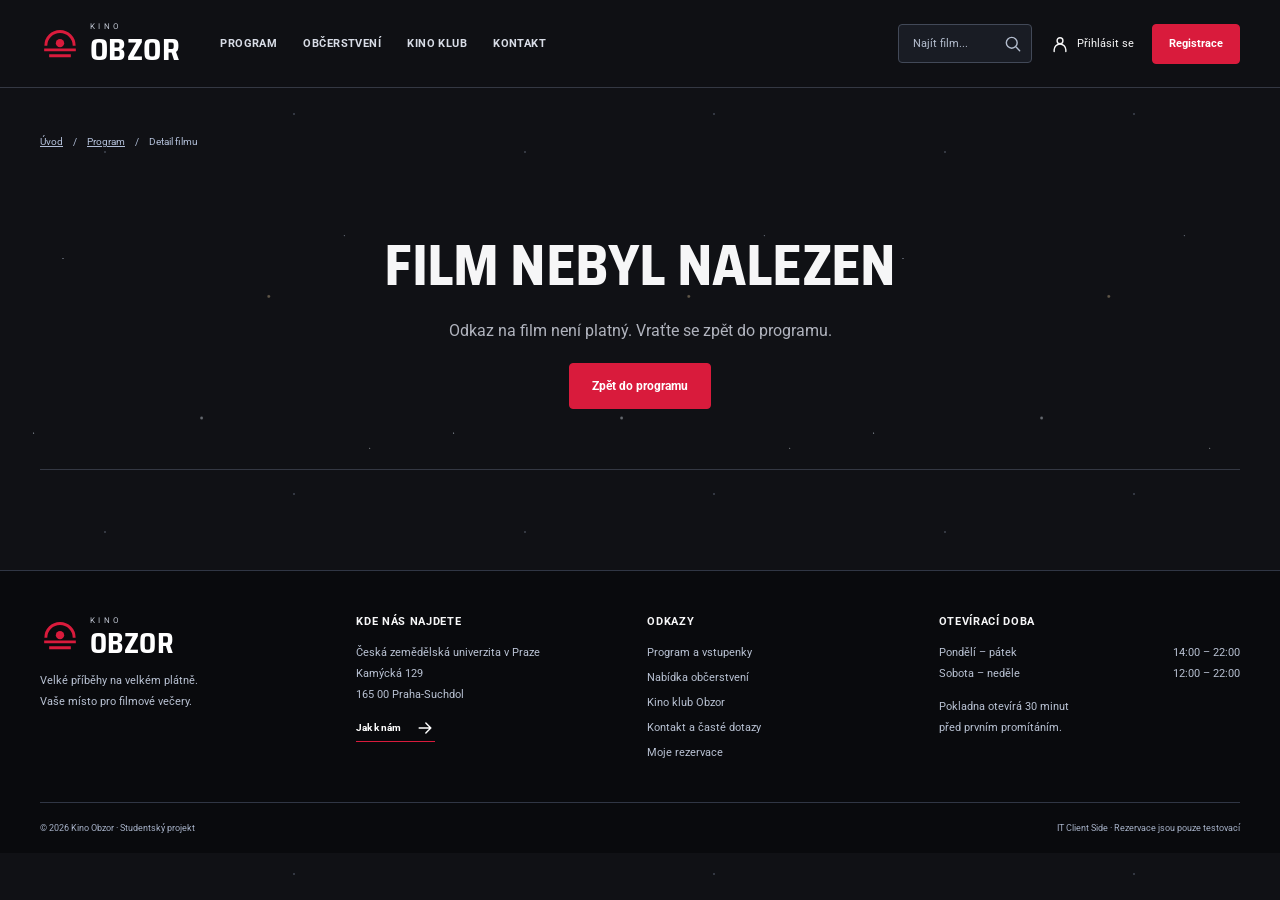
==== film.html @ 0cbb76f2 "Add files via upload" ====
<!DOCTYPE html>
<html lang="cs">
  <head>
    <meta charset="UTF-8">
    <meta name="viewport" content="width=device-width, initial-scale=1.0">
    <meta name="description" content="Detail filmu, obsazení, popis děje a přehled nejbližších promítání v Kinu Obzor.">
    <title>Detail filmu | Kino Obzor</title>
    <link rel="icon" href="assets/favicon.svg" type="image/svg+xml">
    <link rel="stylesheet" href="css/style.css">
    <script src="js/kino.js" defer></script>
  </head>
  <body class="page-film">
    <header class="site-header">
      <div class="container header-inner">
        <a class="brand" href="index.html">
          <svg viewBox="0 0 48 48">
            <path d="M7 26a17 17 0 0 1 34 0" fill="none" stroke="#d91b3c" stroke-width="3.5"></path>
            <path d="M5 31h38M11 38h26" stroke="#d91b3c" stroke-width="3.5"></path>
            <circle cx="24" cy="23" r="5" fill="#d91b3c"></circle>
          </svg>
          <span class="brand-name">
            <small>KINO</small>
            <b>OBZOR</b>
          </span>
        </a>
        <nav class="desktop-nav">
          <a href="program.html">Program</a>
          <a href="obcerstveni.html">Občerstvení</a>
          <a href="kino-klub.html">Kino klub</a>
          <a href="kontakt.html">Kontakt</a>
        </nav>
        <div class="header-actions">
          <form class="header-search" action="program.html">
            <input id="header-query" name="q" placeholder="Najít film..." maxlength="80">
            <button type="submit" aria-label="Hledat">
              <svg class="icon" viewBox="0 0 24 24">
                <circle cx="10.5" cy="10.5" r="6.5"></circle>
                <path d="m16 16 4 4"></path>
              </svg>
            </button>
          </form>
          <button type="button" class="login-link" data-auth="login">
            <svg class="icon" viewBox="0 0 24 24">
              <circle cx="12" cy="8" r="3.5"></circle>
              <path d="M5 21v-2a7 7 0 0 1 14 0v2"></path>
            </svg>
            <span>Přihlásit se</span>
          </button>
          <button type="button" class="btn" data-auth="register">Registrace</button>
          <button type="button" class="menu-button" aria-expanded="false">
            <svg class="icon" viewBox="0 0 24 24">
              <path d="M4 6h16M4 12h16M4 18h16"></path>
            </svg>
            Menu
          </button>
        </div>
      </div>
      <nav id="mobile-nav" class="mobile-nav">
        <a href="program.html">Program</a>
        <a href="obcerstveni.html">Občerstvení</a>
        <a href="kino-klub.html">Kino klub</a>
        <a href="kontakt.html">Kontakt</a>
        <button type="button" data-auth="register">Vytvořit účet</button>
        <a href="ucet.html">Moje rezervace</a>
      </nav>
    </header>
    <main id="main-content">
      <div class="container page-heading">
        <div class="breadcrumb">
          <a href="index.html">Úvod</a>
          <span>/</span>
          <a href="program.html">Program</a>
          <span>/</span>
          <span id="film-breadcrumb">Detail filmu</span>
        </div>
        <div id="film-root"></div>
      </div>
    </main>
    <footer class="site-footer">
      <div class="container">
        <div class="footer-grid">
          <div>
            <a class="brand" href="index.html">
              <svg viewBox="0 0 48 48">
                <path d="M7 26a17 17 0 0 1 34 0" fill="none" stroke="#d91b3c" stroke-width="3.5"></path>
                <path d="M5 31h38M11 38h26" stroke="#d91b3c" stroke-width="3.5"></path>
                <circle cx="24" cy="23" r="5" fill="#d91b3c"></circle>
              </svg>
              <span class="brand-name">
                <small>KINO</small>
                <b>OBZOR</b>
              </span>
            </a>
            <p>
              Velké příběhy na velkém plátně.<br>
              Vaše místo pro filmové večery.
            </p>
          </div>
          <div>
            <h3>Kde nás najdete</h3>
            <p>
              Česká zemědělská univerzita v Praze<br>
              Kamýcká 129<br>
              165 00 Praha-Suchdol
            </p>
            <a href="kontakt.html" class="text-link">
              Jak k nám
              <svg class="icon" viewBox="0 0 24 24">
                <path d="M5 12h14m-6-6 6 6-6 6"></path>
              </svg>
            </a>
          </div>
          <div>
            <h3>Odkazy</h3>
            <div class="footer-links">
              <a href="program.html">Program a vstupenky</a>
              <a href="obcerstveni.html">Nabídka občerstvení</a>
              <a href="kino-klub.html">Kino klub Obzor</a>
              <a href="kontakt.html">Kontakt a časté dotazy</a>
              <a href="ucet.html">Moje rezervace</a>
            </div>
          </div>
          <div>
            <h3>Otevírací doba</h3>
            <p class="footer-hours">
              <span>Pondělí – pátek</span>
              <span>14:00 – 22:00</span>
            </p>
            <p class="footer-hours">
              <span>Sobota – neděle</span>
              <span>12:00 – 22:00</span>
            </p>
            <p class="opening-note">
              Pokladna otevírá 30 minut<br>
              před prvním promítáním.
            </p>
          </div>
        </div>
        <div class="footer-bottom">
          <span>© 2026 Kino Obzor · Studentský projekt</span>
          <span>IT Client Side · Rezervace jsou pouze testovací</span>
        </div>
      </div>
    </footer>
    <dialog id="auth-dialog" class="dialog">
      <button type="button" class="dialog-close" data-close-dialog aria-label="Zavřít">
        <svg class="icon" viewBox="0 0 24 24">
          <path d="m6 6 12 12M6 18 18 6"></path>
        </svg>
      </button>
      <span class="section-label">Kino klub Obzor</span>
      <h2 id="auth-title">Přihlášení</h2>
      <p id="auth-description">Přihlaste se ke svému účtu a spravujte své rezervace.</p>
      <form id="auth-form" novalidate>
        <div class="form-field" id="auth-name-field" hidden>
          <label for="auth-name">Jméno</label>
          <input id="auth-name" name="name" maxlength="60">
          <span class="form-error" id="auth-name-error"></span>
        </div>
        <div class="form-field">
          <label for="auth-email">E-mail</label>
          <input id="auth-email" name="email" type="email" required placeholder="vas@email.cz">
          <span class="form-error" id="auth-email-error"></span>
        </div>
        <div class="form-field" id="auth-password-field">
          <label for="auth-password">Heslo</label>
          <input id="auth-password" name="password" type="password" required minlength="6" placeholder="Alespoň 6 znaků">
          <span class="form-error" id="auth-password-error"></span>
        </div>
        <div class="form-field" id="auth-confirm-field" hidden>
          <label for="auth-confirm">Heslo znovu</label>
          <input id="auth-confirm" name="confirm" type="password">
          <span class="form-error" id="auth-confirm-error"></span>
        </div>
        <button class="forgot-button" type="button" data-auth="reset">Zapomenuté heslo?</button>
        <div id="auth-error" class="form-error"></div>
        <button id="auth-submit" type="submit" class="btn full-width">Přihlásit se</button>
      </form>
      <div id="auth-switch" class="dialog-switch"></div>
      <p class="demo-note">
        Účet se ukládá pouze lokálně v prohlížeči (localStorage).
      </p>
    </dialog>
    <dialog id="trailer-dialog" class="dialog trailer-dialog">
      <button type="button" class="dialog-close" data-close-dialog aria-label="Zavřít">
        <svg class="icon" viewBox="0 0 24 24">
          <path d="m6 6 12 12M6 18 18 6"></path>
        </svg>
      </button>
      <span class="section-label">Ukázka filmu</span>
      <h2 id="trailer-title">Filmová ukázka</h2>
      <div id="trailer-content"></div>
      <p class="trailer-note">Textová upoutávka k filmu.</p>
    </dialog>
    <div id="toast" class="toast" hidden></div>
  </body>
</html>
---- css/style.css ----
/* Fonty */
@font-face {
  font-family: "Roboto";
  src: url("../assets/roboto.woff2") format("woff2");
  font-weight: 400 700;
  font-display: swap;
}

@font-face {
  font-family: "Saira Semi Condensed";
  src: url("../assets/saira.ttf") format("truetype");
  font-weight: 700;
  font-display: swap;
}

:root {
  --bg: #101115;
  --text: #f6f6f7;
  --muted: #b0b3bd;
  --border: #343843;
  --card-bg: #191c24;
  --card-bg-alt: #262a35;
  --accent: #d91b3c;
  --accent-hover: #e42340;
  --font-body: "Roboto", "Helvetica Neue", Helvetica, Arial, sans-serif;
  --font-display: "Saira Semi Condensed", "Arial Narrow", Arial, sans-serif;
  --shadow: 0 24px 80px rgba(0, 0, 0, 0.55);
}

* {
  box-sizing: border-box;
}

html {
  background: var(--bg);
  scroll-behavior: smooth;
  scroll-padding-top: 105px;
}

body {
  margin: 0;
  background: transparent;
  color: var(--text);
  font-family: var(--font-body);
  font-size: 15px;
  line-height: 1.6;
  position: relative;
  z-index: 0;
}

body.modal-open {
  overflow: hidden;
}

/* Jemne hvezdne pozadi */
body::before {
  content: "";
  position: fixed;
  top: 0;
  right: 0;
  bottom: 0;
  left: 0;
  pointer-events: none;
  background-repeat: repeat;
  z-index: -1;
  opacity: 0.55;
  background-size: 420px 380px;
  background-image:
    radial-gradient(1px 1px at 8% 14%, rgba(230, 240, 255, 0.75) 50%, transparent 100%),
    radial-gradient(1px 1px at 25% 40%, rgba(210, 225, 255, 0.6) 50%, transparent 100%),
    radial-gradient(2px 2px at 48% 10%, rgba(235, 245, 255, 0.7) 40%, transparent 100%),
    radial-gradient(1px 1px at 70% 30%, rgba(200, 220, 255, 0.6) 50%, transparent 100%),
    radial-gradient(1px 1px at 88% 18%, rgba(240, 248, 255, 0.7) 50%, transparent 100%),
    radial-gradient(1px 1px at 15% 68%, rgba(225, 235, 255, 0.6) 50%, transparent 100%),
    radial-gradient(2px 2px at 64% 78%, rgba(255, 225, 175, 0.6) 40%, transparent 100%),
    radial-gradient(1px 1px at 82% 62%, rgba(220, 235, 255, 0.65) 50%, transparent 100%);
  animation: stars 8s ease-in-out infinite alternate;
}

@keyframes stars {
  from { opacity: 0.35; }
  to { opacity: 0.65; }
}

::selection {
  background: var(--accent);
  color: #fff;
}

button,
input,
select,
textarea {
  font: inherit;
  border-radius: 4px;
}

a {
  color: inherit;
  text-decoration: none;
}

button {
  cursor: pointer;
  color: inherit;
}

button:disabled {
  cursor: not-allowed;
  opacity: 0.5;
}

img {
  max-width: 100%;
  display: block;
}

a:focus-visible,
button:focus-visible,
input:focus-visible,
select:focus-visible,
textarea:focus-visible,
summary:focus-visible {
  outline: 3px solid #ffc665;
  outline-offset: 3px;
}

h1, h2, h3, p {
  margin: 0;
}

h1, h2 {
  font-family: var(--font-display);
  font-weight: 700;
  line-height: 1.1;
  text-transform: uppercase;
  letter-spacing: -0.01em;
}

h1 {
  font-size: clamp(38px, 5.5vw, 68px);
}

h2 {
  font-size: clamp(28px, 3.5vw, 40px);
}

h3 {
  font-size: 24px;
  line-height: 1.15;
  letter-spacing: -0.025em;
}

ul {
  padding-left: 20px;
}

.container {
  width: min(1200px, calc(100% - 80px));
  margin-left: auto;
  margin-right: auto;
}

.section {
  padding-top: 60px;
  padding-bottom: 60px;
}

.section-top {
  display: flex;
  justify-content: space-between;
  gap: 24px;
  align-items: end;
  margin-bottom: 28px;
}

.section-label {
  display: block;
  text-transform: uppercase;
  font-weight: 700;
  font-size: 10px;
  letter-spacing: 0.16em;
  margin-bottom: 12px;
}

.muted {
  color: var(--muted);
}

.lead {
  max-width: 630px;
  margin-top: 20px;
  font-size: 16px;
  line-height: 1.8;
}

.hidden,
[hidden] {
  display: none !important;
}

/* Tlacitka a odkazy */
.btn {
  display: inline-flex;
  align-items: center;
  justify-content: center;
  gap: 12px;
  min-height: 46px;
  padding: 12px 22px;
  border: 1px solid var(--accent);
  border-radius: 4px;
  background: var(--accent);
  color: #fff;
  font-size: 12px;
  font-weight: 700;
  line-height: 1.4;
  transition: background 0.2s, border-color 0.2s, transform 0.2s;
}

.btn:hover {
  background: var(--accent-hover);
  border-color: var(--accent-hover);
  transform: translateY(-1px);
}

.btn-light {
  background: var(--card-bg-alt);
  border-color: #555e72;
  color: #fff;
}

.btn-light:hover {
  background: #353c4e;
  border-color: #8994ac;
}

.btn-ghost {
  background: transparent;
  border-color: #596174;
  color: #fff;
}

.btn-ghost:hover {
  background: var(--card-bg-alt);
  border-color: #8994ac;
}

.text-link {
  font-size: 13px;
  font-weight: 700;
  display: inline-flex;
  align-items: center;
  gap: 14px;
  border-bottom: 1px solid var(--accent);
  padding-bottom: 3px;
  transition: color 0.2s;
}

.text-link:hover {
  color: #ff9caf;
}

.icon {
  width: 20px;
  height: 20px;
  fill: none;
  stroke: currentColor;
  stroke-width: 1.7;
  stroke-linecap: round;
  stroke-linejoin: round;
  flex-shrink: 0;
  transition: transform 0.2s;
}

.btn:hover .icon,
.text-link:hover .icon,
.film-card:hover .circle-arrow .icon {
  transform: translateX(3px);
}

.icon-btn {
  display: inline-flex;
  align-items: center;
  justify-content: center;
  border: 1px solid #606a7e;
  background: rgba(25, 28, 36, 0.9);
  width: 38px;
  height: 38px;
  border-radius: 50%;
  transition: background 0.2s, border-color 0.2s;
}

.icon-btn:hover {
  background: var(--accent);
  border-color: var(--accent);
}

/* Hlavicka a navigace */
.site-header {
  height: 88px;
  background: rgba(16, 17, 21, 0.96);
  border-bottom: 1px solid var(--border);
  position: sticky;
  top: 0;
  backdrop-filter: blur(14px);
  z-index: 20;
}

.header-inner {
  height: 100%;
  display: flex;
  align-items: center;
  gap: 40px;
}

.brand {
  display: flex;
  gap: 10px;
  align-items: center;
  flex-shrink: 0;
  color: #fff;
}

.brand svg {
  width: 40px;
  height: 40px;
}

.brand-name {
  display: flex;
  flex-direction: column;
  line-height: 1;
}

.brand-name small {
  color: #bfc5d1;
  font-size: 8px;
  letter-spacing: 0.42em;
  margin-bottom: 5px;
}

.brand-name b {
  font-family: var(--font-display);
  font-weight: 700;
  font-size: 30px;
  line-height: 0.95;
  letter-spacing: 0.015em;
}

.desktop-nav {
  display: flex;
  height: 100%;
  align-items: center;
  gap: 26px;
}

.desktop-nav a {
  height: 100%;
  display: flex;
  align-items: center;
  position: relative;
  white-space: nowrap;
  font-size: 11px;
  font-weight: 700;
  text-transform: uppercase;
  letter-spacing: 0.04em;
  color: #d8dce6;
}

.desktop-nav a:hover {
  color: #fff;
}

.desktop-nav a[aria-current="page"]::after {
  content: "";
  height: 3px;
  position: absolute;
  left: 0;
  right: 0;
  bottom: 0;
  background: var(--accent);
}

.header-actions {
  margin-left: auto;
  display: flex;
  align-items: center;
  gap: 18px;
}

.header-actions .btn {
  padding: 9px 16px;
  min-height: 40px;
  font-size: 11px;
}

.login-link {
  background: transparent;
  border: 0;
  display: flex;
  align-items: center;
  gap: 7px;
  padding: 8px 0;
  font-size: 11px;
  white-space: nowrap;
}

.login-link:hover {
  color: #ff9caf;
}

.header-search {
  display: flex;
  align-items: center;
  border: 1px solid #424958;
  background: var(--card-bg);
  border-radius: 4px;
  padding: 4px 8px;
}

.header-search input {
  background: transparent;
  border: 0;
  padding: 6px;
  color: #fff;
  font-size: 11px;
  width: 96px;
}

.header-search input::placeholder {
  color: #b4bdce;
}

.header-search button {
  border: 0;
  background: transparent;
  padding: 0;
  display: flex;
  color: #b4bdce;
}

.menu-button,
.mobile-nav {
  display: none;
}

/* Uvodni hero banner */
.hero-wrap {
  padding-top: 24px;
}

.hero {
  position: relative;
  overflow: hidden;
  min-height: 480px;
  background: #080d17;
  border: 1px solid #353e51;
  border-radius: 6px;
  color: #fff;
  display: flex;
  align-items: center;
}

.hero::before {
  content: "";
  position: absolute;
  top: 0;
  bottom: 0;
  left: 0;
  width: 4px;
  background: var(--accent);
  z-index: 3;
}

.hero::after {
  content: "";
  position: absolute;
  top: 0;
  right: 0;
  bottom: 0;
  left: 0;
  background:
    linear-gradient(90deg, rgba(8, 12, 21, 0.96), rgba(8, 12, 21, 0.79) 30%, rgba(8, 12, 21, 0.13) 78%),
    linear-gradient(0deg, rgba(8, 12, 21, 0.85), transparent 50%);
}

.hero-image {
  position: absolute;
  top: 0;
  right: 0;
  bottom: 0;
  left: 0;
  width: 100%;
  height: 100%;
  object-fit: cover;
  object-position: center 45%;
  opacity: 0.94;
  transition: opacity 0.4s ease;
}

.hero-content {
  position: relative;
  z-index: 1;
  padding: 48px 52px 70px;
  max-width: 750px;
}

.hero .section-label {
  display: flex;
  align-items: center;
  gap: 10px;
  color: #f2bac6;
  margin-bottom: 22px;
}

.hero .section-label::before {
  content: "";
  width: 22px;
  height: 2px;
  background: var(--accent);
}

.hero h1 {
  font-size: clamp(48px, 5.4vw, 74px);
  line-height: 1.06;
  max-width: 680px;
  text-shadow: 0 3px 30px rgba(0, 0, 0, 0.4);
}

.hero-copy {
  margin-top: 22px;
  color: #c8d0df;
  font-size: 13px;
  line-height: 1.8;
  max-width: 400px;
}

.hero-actions {
  display: flex;
  gap: 12px;
  margin-top: 28px;
}

.hero-actions .btn-light {
  background: rgba(17, 21, 28, 0.55);
  border-color: #828da5;
  backdrop-filter: blur(6px);
}

.hero-actions .btn-light:hover {
  background: rgba(48, 57, 78, 0.85);
  border-color: #bfc8db;
}

.hero-bottom {
  position: absolute;
  left: 52px;
  right: 32px;
  bottom: 22px;
  display: flex;
  align-items: center;
  justify-content: space-between;
  gap: 12px;
  z-index: 2;
}

.hero-controls {
  display: flex;
  align-items: center;
  gap: 16px;
}

.hero-dots {
  display: flex;
  gap: 8px;
}

.hero-dots button {
  width: 32px;
  height: 24px;
  display: flex;
  align-items: center;
  padding: 0;
  border: 0;
  background: transparent;
}

.hero-dots button::before {
  content: "";
  width: 100%;
  height: 3px;
  background: #9ba6bd;
  transition: background 0.2s;
}

.hero-dots button[aria-current="true"]::before {
  background: var(--accent);
}

.hero-toggle {
  min-height: 28px;
  padding: 4px 10px;
  border: 1px solid #707d96;
  border-radius: 4px;
  background: rgba(17, 24, 39, 0.65);
  color: #edf2ff;
  font-size: 10px;
}

.hero-toggle:hover {
  background: #35415a;
  border-color: #bac8e2;
}

.hero-credit {
  color: #b5bfd2;
  font-size: 10px;
  letter-spacing: 0.08em;
}

/* Sekce plakatu na uvodni strance */
.poster-section {
  position: relative;
  padding-top: 44px;
  padding-bottom: 48px;
}

.poster-head h2 {
  font-size: 32px;
}

.poster-head .section-label {
  margin-bottom: 8px;
}

.carousel-controls {
  display: contents;
}

.carousel-controls .icon-btn {
  position: absolute;
  z-index: 3;
  top: calc(50% + 14px);
}

#poster-prev {
  left: 0;
}

#poster-next {
  right: 0;
}

.poster-track {
  display: grid;
  grid-template-columns: repeat(3, minmax(0, 1fr));
  gap: 44px;
  padding-left: 66px;
  padding-right: 66px;
}

.film-card {
  display: block;
  min-width: 0;
}

.poster {
  position: relative;
  overflow: hidden;
  aspect-ratio: 3 / 4;
  border: 1px solid #414d65;
  border-radius: 5px;
  background: var(--bg);
  box-shadow: 0 15px 30px rgba(0, 0, 0, 0.28);
  transition: transform 0.3s, border-color 0.3s, box-shadow 0.3s;
}

.poster img {
  width: 100%;
  height: 100%;
  object-fit: contain;
  filter: saturate(0.75);
  transition: transform 0.5s, filter 0.35s;
}

.film-card:hover .poster {
  transform: translateY(-5px);
  border-color: #8e9bb6;
  box-shadow: 0 20px 34px rgba(0, 0, 0, 0.45);
}

.film-card:hover .poster img {
  transform: scale(1.04);
  filter: saturate(1.1);
}

.poster .tag {
  position: absolute;
  top: 14px;
  left: 14px;
  z-index: 1;
}

.tag {
  display: inline-block;
  padding: 6px 9px;
  border-radius: 3px;
  background: #2c3447;
  color: #fff;
  font-size: 9px;
  font-weight: 700;
  line-height: 1.4;
  text-transform: uppercase;
  letter-spacing: 0.05em;
}

.tag-accent {
  background: var(--accent);
}

.film-card-meta {
  display: flex;
  justify-content: space-between;
  gap: 12px;
  align-items: center;
  padding-top: 15px;
}

.film-card-meta h3 {
  font-size: 16px;
  line-height: 1.35;
}

.film-card-meta p {
  color: var(--muted);
  font-size: 10px;
  margin-top: 5px;
}

.circle-arrow {
  height: 30px;
  width: 30px;
  border: 1px solid #414a5d;
  border-radius: 50%;
  color: #ff7c95;
  display: flex;
  align-items: center;
  justify-content: center;
  flex-shrink: 0;
}

/* Program, prepinac kategorii, dny a filtry */
.program-section {
  border-top: 1px solid var(--border);
}

.page-program .program-section {
  border-top: 0;
  padding-top: 0;
}

.segmented {
  display: flex;
  width: fit-content;
  border-bottom: 1px solid var(--border);
}

.segmented button {
  min-width: 95px;
  padding: 11px 24px;
  background: transparent;
  border: 0;
  border-bottom: 3px solid transparent;
  border-radius: 0;
  color: #b8c1d3;
  text-transform: uppercase;
  letter-spacing: 0.06em;
  font-size: 11px;
  font-weight: 600;
  transition: color 0.2s, border-color 0.2s;
}

.segmented button:hover {
  color: #fff;
}

.segmented button[aria-pressed="true"] {
  color: #fff;
  background: rgba(237, 48, 73, 0.05);
  border-bottom-color: var(--accent);
}

.date-picker-row {
  display: flex;
  align-items: center;
  margin-top: 22px;
  gap: 12px;
}

.days {
  display: flex;
  overflow-x: auto;
  flex: 1;
  min-width: 0;
  gap: 7px;
  padding: 3px 2px 8px;
}

.day {
  flex: 1;
  min-width: 72px;
  max-width: 115px;
  padding: 12px 7px;
  border: 1px solid #444d61;
  border-radius: 4px;
  background: var(--card-bg);
  color: #bcc5d6;
  display: flex;
  align-items: center;
  justify-content: center;
  flex-direction: column;
  font-size: 10px;
  gap: 2px;
  transition: border-color 0.2s, background 0.2s;
}

.day strong {
  color: #fff;
  font-size: 17px;
  line-height: 1.4;
}

.day:hover {
  border-color: #a1aec8;
}

.day[aria-pressed="true"] {
  background: var(--accent);
  border-color: var(--accent);
  color: #fff;
}

.date-icon {
  height: 68px;
  min-width: 50px;
  padding: 14px;
  border: 1px solid #68738a;
  background: transparent;
  color: #fff;
  font-size: 11px;
  display: flex;
  align-items: center;
  gap: 9px;
  margin-bottom: 5px;
}

.date-icon:hover {
  background: var(--card-bg-alt);
}

.program-title-block {
  margin-top: 32px;
}

.program-title-block .section-label {
  margin-bottom: 10px;
}

.program-label {
  display: flex;
  align-items: center;
  gap: 10px;
  color: var(--muted);
  font-size: 9px;
}

.live-dot {
  height: 7px;
  width: 7px;
  border-radius: 50%;
  background: var(--accent);
}

.filters {
  display: grid;
  grid-template-columns: 1fr 200px 176px;
  gap: 12px;
  padding-top: 20px;
  padding-bottom: 20px;
  border-bottom: 1px solid var(--border);
}

.field-control {
  position: relative;
  display: flex;
  align-items: center;
  min-width: 0;
}

.field-control .icon {
  position: absolute;
  left: 13px;
  color: #b9c4d9;
  pointer-events: none;
}

.field-control input,
.field-control select {
  width: 100%;
  min-width: 0;
  min-height: 46px;
  padding: 12px 14px 12px 42px;
  border: 1px solid #555e73;
  border-radius: 4px;
  background: var(--card-bg);
  color: #fff;
  font-size: 12px;
}

.field-control select {
  padding-left: 14px;
}

input[type="date"] {
  color-scheme: dark;
}

.field-control input::placeholder {
  color: #b7c1d4;
}

.results-info {
  font-size: 11px;
  color: var(--muted);
  margin-top: 20px;
}

.screening-list {
  margin-top: 4px;
}

.screening {
  display: grid;
  grid-template-columns: 160px 1fr 160px;
  align-items: start;
  gap: 26px;
  padding: 24px 0;
  border-bottom: 1px solid var(--border);
}

.screening-thumb {
  height: 110px;
  border-radius: 4px;
  border: 1px solid #414b60;
  overflow: hidden;
}

.screening-thumb img {
  width: 100%;
  height: 100%;
  object-fit: cover;
}

.screening h3 {
  font-size: 22px;
  margin-bottom: 8px;
}

.screening h3 a:hover {
  color: #ff9caf;
}

.screening-sub {
  display: flex;
  gap: 8px;
  align-items: center;
  font-size: 11px;
  color: var(--muted);
  flex-wrap: wrap;
}

.screening-sub .age {
  border: 1px solid #717c93;
  border-radius: 3px;
  padding: 0 4px;
  font-size: 9px;
  color: #e0e6f2;
}

.show-times-label {
  font-size: 11px;
  color: var(--muted);
  margin-top: 12px;
  margin-bottom: 8px;
}

.show-times {
  display: flex;
  flex-wrap: wrap;
  gap: 7px;
}

.time-chip {
  display: inline-flex;
  align-items: center;
  gap: 5px;
  padding: 5px 9px;
  border: 1px solid #59657e;
  border-radius: 4px;
  background: var(--card-bg);
  color: #fff;
  font-size: 12px;
  font-weight: 700;
  line-height: 1.2;
  transition: background 0.15s, border-color 0.15s, transform 0.15s;
}

.time-chip:hover {
  background: var(--accent);
  border-color: var(--accent);
  transform: translateY(-1px);
}

.time-chip small {
  font-size: 9px;
  font-weight: 600;
  color: #b7c1d4;
  text-transform: uppercase;
}

.time-chip:hover small {
  color: #fff;
}

.time-chip.is-4dx {
  border-color: #9e3950;
}

.time-chip.is-4dx small {
  color: #ff9caf;
}

.time-chip.is-3d {
  border-color: #3f6ea6;
}

.time-chip.is-3d small {
  color: #8fc4ff;
}

.screening-buy {
  text-align: right;
}

.screening-buy > strong {
  display: block;
  font-size: 12px;
  color: #d4dced;
  margin-bottom: 10px;
}

.screening-buy .btn {
  padding: 10px 16px;
  min-height: 40px;
  font-size: 11px;
}

.empty-state {
  text-align: center;
  padding: 60px 20px;
  border-bottom: 1px solid var(--border);
}

.empty-state h3 {
  font-size: 24px;
  margin-bottom: 10px;
}

.empty-state .lead {
  margin-left: auto;
  margin-right: auto;
}

.empty-state .btn {
  margin-top: 18px;
}

.pagination {
  display: flex;
  flex-wrap: wrap;
  justify-content: center;
  gap: 7px;
  margin-top: 28px;
}

.pagination button {
  width: 34px;
  height: 34px;
  border: 1px solid #59657e;
  background: var(--card-bg);
  font-size: 12px;
}

.pagination button[aria-current="page"] {
  background: var(--accent);
  border-color: var(--accent);
  color: #fff;
}

/* Kino klub banner */
.club-banner {
  display: grid;
  grid-template-columns: 1fr 1fr;
  overflow: hidden;
  border: 1px solid #634556;
  border-radius: 6px;
  background: #221922;
}

.club-content {
  padding: 42px 44px;
}

.club-content .section-label {
  color: #f1b7c8;
  font-size: 9px;
}

.club-content h2 {
  max-width: 400px;
  font-size: 40px;
}

.club-content p {
  max-width: 350px;
  margin: 16px 0 24px;
  color: #d0bccb;
  font-size: 12px;
}

.club-art {
  position: relative;
  display: flex;
  align-items: center;
  justify-content: center;
  overflow: hidden;
  min-height: 300px;
  background: radial-gradient(ellipse at 45% 45%, #71324e, #251923 75%);
}

.club-art::before,
.club-art::after {
  content: "";
  position: absolute;
  border: 1px solid rgba(195, 147, 164, 0.3);
  border-radius: 50%;
  width: 350px;
  height: 350px;
}

.club-art::after {
  width: 450px;
  height: 450px;
}

.member-card {
  width: 280px;
  aspect-ratio: 1.6;
  position: relative;
  z-index: 1;
  padding: 22px;
  border: 1px solid rgba(255, 255, 255, 0.3);
  border-radius: 12px;
  background: linear-gradient(125deg, #d91b3c, #9b173a 65%, #531832);
  color: #fff;
  box-shadow: 0 20px 40px rgba(0, 0, 0, 0.4);
  transform: rotate(-9deg);
  display: flex;
  flex-direction: column;
  justify-content: space-between;
  transition: transform 0.4s, box-shadow 0.4s;
}

.club-art:hover .member-card {
  transform: rotate(-5deg) translateY(-5px);
  box-shadow: 0 27px 45px rgba(0, 0, 0, 0.55);
}

.member-card b {
  font-family: var(--font-display);
  font-size: 34px;
  line-height: 1;
  letter-spacing: 0.02em;
}

.member-card span {
  font-weight: 700;
  font-size: 14px;
  letter-spacing: -0.02em;
}

.member-card small {
  font-size: 9px;
  letter-spacing: 0.16em;
}

/* Paticka */
.site-footer {
  padding-top: 45px;
  margin-top: 64px;
  background: #090a0d;
  border-top: 1px solid #303644;
}

.footer-grid {
  display: grid;
  grid-template-columns: 1.1fr 1fr 1fr 1.2fr;
  gap: 40px;
  padding-bottom: 38px;
}

.footer-grid h3 {
  font-size: 11px;
  text-transform: uppercase;
  letter-spacing: 0.06em;
  margin-bottom: 14px;
}

.footer-grid p,
.footer-grid a {
  font-size: 11px;
  line-height: 1.9;
  color: #b8c1d2;
}

.footer-grid .brand {
  margin-bottom: 15px;
  color: #fff;
}

.footer-grid .brand-name b {
  font-size: 28px;
}

.footer-grid .text-link {
  color: #fff;
  margin-top: 12px;
  font-size: 10px;
}

.footer-links {
  display: flex;
  flex-direction: column;
  gap: 4px;
}

.footer-links a:hover {
  color: #fff;
}

.footer-hours {
  display: flex;
  justify-content: space-between;
  gap: 15px;
}

.footer-bottom {
  border-top: 1px solid #303644;
  padding: 18px 0;
  display: flex;
  justify-content: space-between;
  gap: 20px;
  color: #a6b1c7;
  font-size: 9px;
}

/* Spolecne styly podstranek */
.page-heading {
  padding-top: 46px;
  padding-bottom: 36px;
}

.page-heading .section-label,
.account-top .section-label {
  color: #f988a0;
}

.page-heading h1 {
  font-size: clamp(38px, 4.8vw, 57px);
}

.breadcrumb {
  margin-bottom: 24px;
  display: flex;
  gap: 10px;
  font-size: 10px;
  color: #b1bed7;
}

.breadcrumb a {
  text-decoration: underline;
}

.breadcrumb a:hover {
  color: #fff;
}

.info-card,
.snack-card,
.benefit,
.seat-panel,
.reservation-card {
  background: var(--card-bg);
  border: 1px solid #454e61;
  border-radius: 6px;
}

.info-card {
  padding: 28px;
}

.info-card h3 {
  margin-bottom: 16px;
}

.notice {
  padding: 14px 18px;
  font-size: 12px;
  margin-top: 20px;
  background: #202b40;
  color: #d4dff4;
  border: 1px solid #526786;
  border-left: 3px solid #afc6ed;
  border-radius: 4px;
}

.demo-note {
  font-size: 10px;
  color: var(--muted);
  line-height: 1.5;
  margin-top: 14px;
}

/* Kontakt */
.content-grid {
  display: grid;
  grid-template-columns: 1.1fr 1fr;
  gap: 60px;
  align-items: start;
}

.contact-cards {
  display: grid;
  grid-template-columns: 1fr 1fr;
  gap: 16px;
  margin-top: 30px;
}

.contact-cards h3 {
  font-size: 18px;
}

.contact-cards p {
  font-size: 13px;
}

.contact-hours {
  list-style: none;
  padding: 0;
  margin: 14px 0 0;
}

.contact-hours li {
  display: flex;
  justify-content: space-between;
  gap: 15px;
  font-size: 12px;
  padding: 7px 0;
  border-bottom: 1px solid #444e63;
}

.map-illustration {
  min-height: 180px;
  border-radius: 8px;
  padding: 30px;
  position: relative;
  overflow: hidden;
  margin-top: 20px;
  display: flex;
  align-items: center;
  justify-content: center;
  background: #222b3b;
  border: 1px solid #4d5d79;
}

.map-illustration::before {
  content: "";
  position: absolute;
  width: 150%;
  height: 30px;
  transform: rotate(-20deg);
  background: #46536b;
  box-shadow: 0 0 0 1px #687994;
}

.map-pin {
  padding: 12px 20px;
  position: relative;
  border-radius: 5px;
  font-size: 12px;
  background: var(--accent);
  color: #fff;
}

.map-caption {
  font-size: 10px;
  color: var(--muted);
  margin-top: 7px;
}

.faq {
  max-width: 800px;
  margin-left: auto;
  margin-right: auto;
}

details {
  padding: 20px 0;
  border-bottom: 1px solid var(--border);
}

summary {
  cursor: pointer;
  font-weight: 700;
  font-size: 15px;
}

summary::marker {
  color: #ff849d;
}

details p {
  font-size: 13px;
  color: var(--muted);
  max-width: 700px;
  margin-top: 12px;
}

/* Obcerstveni */
.snack-hero {
  display: grid;
  grid-template-columns: 1fr 1fr;
  overflow: hidden;
  min-height: 330px;
  margin-bottom: 35px;
  background: #2d231c;
  border: 1px solid #7e5b3e;
  border-radius: 6px;
}

.snack-hero-content {
  padding: 45px;
}

.snack-hero-content .section-label {
  color: #ffcd83;
}

.snack-hero h2 {
  font-size: 46px;
}

.snack-hero p {
  margin-top: 18px;
  max-width: 340px;
  color: #dec5ac;
  font-size: 12px;
}

.snack-hero p strong {
  color: #ffe4b3;
}

.snack-hero img {
  width: 100%;
  height: 100%;
  object-fit: cover;
  max-height: 340px;
}

.price-grid {
  display: grid;
  grid-template-columns: repeat(3, 1fr);
  gap: 22px;
}

.snack-card {
  padding: 28px;
}

.snack-card h3 {
  margin-bottom: 6px;
}

.snack-card > p {
  font-size: 12px;
  color: var(--muted);
}

.price-list {
  padding: 0;
  list-style: none;
  margin-top: 22px;
}

.price-list li {
  display: flex;
  justify-content: space-between;
  gap: 15px;
  padding: 12px 0;
  border-bottom: 1px solid var(--border);
  color: #cad3e4;
  font-size: 11px;
}

.price-list b {
  white-space: nowrap;
  color: #fff;
}

/* Kino klub vyhody */
.benefit-grid {
  display: grid;
  grid-template-columns: repeat(3, 1fr);
  gap: 25px;
}

.benefit {
  padding: 28px;
  border-top: 3px solid var(--accent);
}

.benefit .icon {
  width: 30px;
  height: 30px;
  margin-bottom: 20px;
  color: #ff849d;
}

.benefit h3 {
  font-size: 20px;
  margin-bottom: 10px;
}

.benefit p {
  font-size: 13px;
  color: var(--muted);
}

/* Detail filmu */
.detail-hero {
  position: relative;
  min-height: 400px;
  overflow: hidden;
  display: flex;
  align-items: end;
  color: #fff;
  background: #112630;
  border: 1px solid #46536d;
  border-radius: 6px;
}

.detail-hero > img {
  position: absolute;
  top: 0;
  right: 0;
  bottom: 0;
  left: 0;
  width: 100%;
  height: 100%;
  object-fit: cover;
}

.detail-hero::after {
  position: absolute;
  top: 0;
  right: 0;
  bottom: 0;
  left: 0;
  content: "";
  background: linear-gradient(0deg, rgba(12, 16, 26, 0.96), rgba(12, 16, 26, 0.13));
}

.detail-title {
  position: relative;
  z-index: 1;
  padding: 42px;
  width: 100%;
}

.detail-title h1 {
  margin: 18px 0;
  font-size: clamp(38px, 5vw, 65px);
}

.detail-title .screening-sub {
  color: #e0e4df;
}

.detail-grid {
  display: grid;
  grid-template-columns: 1.8fr 1fr;
  gap: 60px;
  margin-top: 40px;
}

.detail-grid h2 {
  font-size: 30px;
  margin-bottom: 20px;
}

.detail-grid p {
  line-height: 1.85;
  color: #b8c2d5;
  font-size: 13px;
}

.film-info {
  display: grid;
  grid-template-columns: 100px 1fr;
  gap: 12px;
  margin: 0;
  font-size: 11px;
}

.film-info dt {
  color: var(--muted);
}

.film-info dd {
  margin: 0;
}

.show-options {
  margin-top: 40px;
}

.show-option {
  display: flex;
  align-items: center;
  justify-content: space-between;
  gap: 20px;
  border-bottom: 1px solid var(--border);
  padding: 18px 0;
}

.show-option strong {
  font-size: 14px;
}

.show-option p {
  font-size: 11px;
  margin-top: 4px;
}

.show-option .btn {
  min-height: 38px;
  font-size: 12px;
  padding: 9px 16px;
}

/* Rezervace a vyber sedadel */
.booking-grid {
  display: grid;
  grid-template-columns: 1fr 340px;
  gap: 36px;
  align-items: start;
}

.seat-panel {
  padding: 32px;
  min-width: 0;
}

.steps {
  display: flex;
  gap: 16px;
  margin-top: 22px;
  font-size: 11px;
  color: var(--muted);
  flex-wrap: wrap;
}

.steps span {
  display: flex;
  gap: 7px;
  align-items: center;
}

.steps b {
  width: 23px;
  height: 23px;
  border: 1px solid #7a8ba9;
  border-radius: 50%;
  display: inline-flex;
  align-items: center;
  justify-content: center;
  font-size: 10px;
}

.steps .active {
  font-weight: 700;
  color: #fff;
}

.steps .active b {
  background: var(--accent);
  border-color: var(--accent);
  color: #fff;
}

.cinema-screen {
  width: 80%;
  margin: 6px auto 35px;
  border-top: 4px solid #c9d6ef;
  border-radius: 50%;
  text-align: center;
  padding-top: 13px;
  font-size: 9px;
  letter-spacing: 0.2em;
  color: #c9d6ef;
  position: relative;
}

.cinema-screen::after {
  content: "";
  position: absolute;
  height: 24px;
  top: 0;
  right: 0;
  bottom: 0;
  left: 0;
  background: linear-gradient(rgba(201, 214, 239, 0.14), transparent);
}

.seats {
  display: grid;
  grid-template-columns: 22px repeat(10, 1fr);
  gap: 8px;
  max-width: 530px;
  margin: 0 auto;
}

.row-label {
  display: flex;
  align-items: center;
  justify-content: center;
  font-size: 9px;
  color: var(--muted);
}

.seat {
  padding: 0;
  width: 100%;
  aspect-ratio: 1;
  min-height: 25px;
  display: flex;
  align-items: center;
  justify-content: center;
  font-size: 9px;
  background: #3e4e6d;
  border: 1px solid #869bc2;
  border-bottom: 4px solid #2a354c;
  border-radius: 7px 7px 4px 4px;
  color: #fff;
  transition: transform 0.15s, background 0.15s, border-color 0.15s;
}

.seat:hover:not(:disabled) {
  background: #5d729a;
  transform: translateY(-2px) scale(1.05);
}

.seat[aria-pressed="true"] {
  background: var(--accent);
  border-color: #ff97ad;
  border-bottom-color: #a52037;
}

.seat:disabled {
  background: #2d3544;
  border-color: #4c5a74;
  border-bottom-color: #1a2233;
  color: #b1bfd7;
  opacity: 0.65;
}

.seat-legend {
  display: flex;
  justify-content: center;
  gap: 20px;
  margin: 30px 0 6px;
  font-size: 10px;
  flex-wrap: wrap;
}

.seat-legend span {
  display: flex;
  align-items: center;
  gap: 7px;
}

.seat-key {
  width: 12px;
  height: 12px;
  border: 1px solid #869bc2;
  background: #3e4e6d;
  border-radius: 3px;
}

.seat-key.selected {
  background: var(--accent);
  border-color: #ff97ad;
}

.seat-key.occupied {
  background: #2d3544;
  border-color: #4c5a74;
}

.booking-summary {
  background: #1d2230;
  border: 1px solid #64536b;
  border-top: 3px solid var(--accent);
  border-radius: 6px;
  padding: 25px;
}

.booking-summary h2 {
  font-size: 28px;
  margin-bottom: 16px;
}

.booking-summary .summary-line {
  display: flex;
  justify-content: space-between;
  gap: 16px;
  padding: 10px 0;
  border-bottom: 1px solid var(--border);
  color: #ccd6e8;
  font-size: 11px;
}

.booking-summary .summary-line strong {
  max-width: 160px;
  text-align: right;
  word-break: break-word;
  color: #fff;
}

.booking-summary .summary-line.total {
  font-weight: 700;
  border: 0;
  padding: 20px 0;
  color: #fff;
  font-size: 20px;
}

.booking-summary form {
  margin-top: 12px;
}

.booking-success {
  max-width: 680px;
  margin: 40px auto;
  text-align: center;
  padding: 40px;
  background: var(--card-bg);
  border: 1px solid #4d5b75;
  border-top: 3px solid var(--accent);
  border-radius: 10px;
}

.success-icon {
  height: 64px;
  width: 64px;
  border-radius: 50%;
  display: flex;
  align-items: center;
  justify-content: center;
  margin: 0 auto 25px;
  background: #243c33;
  border: 1px solid #779a85;
  color: #b1f6ce;
  font-size: 24px;
}

.ticket {
  padding: 24px;
  background: #111a2b;
  border: 1px dashed #91a8d0;
  border-radius: 8px;
  text-align: left;
  margin: 25px 0;
}

.ticket h3 {
  font-size: 24px;
  margin-bottom: 12px;
}

.ticket p {
  font-size: 13px;
}

.ticket-code {
  font: 700 22px monospace;
  letter-spacing: 0.12em;
  margin-top: 14px;
  color: #ffadc1;
  word-break: break-word;
}

.action-row {
  display: flex;
  justify-content: center;
  gap: 12px;
  flex-wrap: wrap;
}

/* Ucet a seznam rezervaci */
.account-top {
  display: flex;
  align-items: center;
  justify-content: space-between;
  gap: 20px;
}

.reservations {
  display: grid;
  gap: 15px;
  margin-top: 25px;
}

.reservation-card {
  display: grid;
  grid-template-columns: 80px 1fr auto;
  gap: 22px;
  align-items: center;
  padding: 20px;
}

.reservation-card img {
  height: 90px;
  width: 80px;
  object-fit: cover;
  border-radius: 4px;
}

.reservation-card h3 {
  font-size: 20px;
}

.reservation-card p {
  font-size: 12px;
  color: var(--muted);
  margin-top: 5px;
}

.reservation-card code {
  font-size: 13px;
  letter-spacing: 0.05em;
  color: #ffadc1;
}

.reservation-card .btn {
  font-size: 11px;
  min-height: 36px;
  padding: 8px 12px;
}

/* Formulare, modaly a toast */
.full-width {
  width: 100%;
}

.form-field {
  margin-bottom: 16px;
}

.form-field label {
  display: block;
  font-weight: 600;
  font-size: 11px;
  margin-bottom: 6px;
}

.form-field input,
.form-field textarea,
.form-field select {
  width: 100%;
  padding: 12px;
  min-height: 44px;
  background: #111722;
  border: 1px solid #687995;
  color: #fff;
  font-size: 12px;
}

.form-field input::placeholder {
  color: #b0bdd5;
}

.form-field textarea {
  min-height: 120px;
  resize: vertical;
}

.form-field small {
  display: block;
  font-size: 10px;
  color: var(--muted);
  margin-top: 5px;
}

.form-field input.is-invalid,
.form-field textarea.is-invalid {
  border-color: #ff8ca6;
}

.form-error {
  font-size: 11px;
  display: block;
  margin-top: 5px;
  color: #ffadc1;
}

.check-label {
  display: flex;
  align-items: start;
  gap: 9px;
  margin: 15px 0;
  color: #ccd6e8;
  font-size: 10px;
}

.check-label input {
  margin-top: 4px;
  accent-color: var(--accent);
}

.dialog {
  padding: 32px;
  width: min(440px, calc(100% - 32px));
  max-height: calc(100vh - 40px);
  overflow: auto;
  background: #191f2c;
  border: 1px solid #647590;
  border-top: 3px solid var(--accent);
  border-radius: 7px;
  color: #fff;
  box-shadow: 0 30px 120px rgba(0, 0, 0, 0.7);
}

.dialog::backdrop {
  background: rgba(4, 5, 11, 0.75);
  backdrop-filter: blur(5px);
}

.dialog-close {
  position: absolute;
  top: 16px;
  right: 16px;
  border: 1px solid #7889a5;
  border-radius: 50%;
  width: 30px;
  height: 30px;
  background: transparent;
  display: flex;
  align-items: center;
  justify-content: center;
}

.dialog-close:hover {
  background: #35445f;
}

.dialog > .section-label {
  color: #f988a0;
}

.dialog h2 {
  font-size: 32px;
  margin-top: 15px;
  margin-bottom: 12px;
}

.dialog > p {
  font-size: 12px;
  color: var(--muted);
  margin-bottom: 24px;
}

.dialog > .demo-note {
  font-size: 10px;
  margin-bottom: 0;
}

.dialog-switch {
  font-size: 11px;
  text-align: center;
  margin-top: 20px;
  color: var(--muted);
}

.dialog-switch button,
.forgot-button {
  border: 0;
  background: transparent;
  font-size: 11px;
  color: #fff;
  text-decoration: underline;
  text-underline-offset: 4px;
  font-weight: 700;
}

.forgot-button {
  padding: 0;
  margin-bottom: 18px;
}

.trailer-dialog {
  width: min(800px, calc(100% - 30px));
}

.storyboard {
  aspect-ratio: 16 / 9;
  position: relative;
  border-radius: 8px;
  overflow: hidden;
  display: flex;
  align-items: center;
  justify-content: center;
  color: #fff;
  background: #111a2b;
  border: 1px solid #546582;
}

.storyboard img {
  position: absolute;
  top: 0;
  right: 0;
  bottom: 0;
  left: 0;
  width: 100%;
  height: 100%;
  object-fit: cover;
  opacity: 0.4;
}

.storyboard-caption {
  position: relative;
  z-index: 2;
  padding: 30px;
  text-align: center;
}

.storyboard-caption h3 {
  font-family: var(--font-display);
  font-size: 40px;
  line-height: 1.15;
  text-transform: uppercase;
  color: #fff;
  margin-bottom: 20px;
}

.trailer-note {
  font-size: 11px;
  color: var(--muted);
  margin-top: 12px;
}

.confirmation-dialog .action-row {
  margin-top: 25px;
}

.toast {
  position: fixed;
  bottom: 24px;
  left: 50%;
  transform: translateX(-50%);
  max-width: calc(100% - 32px);
  padding: 14px 22px;
  background: #26344e;
  border: 1px solid #7c90b6;
  border-left: 3px solid var(--accent);
  color: #fff;
  box-shadow: var(--shadow);
  border-radius: 7px;
  z-index: 100;
  font-size: 12px;
}

/* Pomocne tridy pro odsazeni */
.opening-note { margin-top: 12px; }
.section-gap { margin-top: 25px; }
.club-actions { margin-top: 35px; }
.centered-note { text-align: center; }
.contact-title { font-size: 28px; margin-bottom: 25px; }
.film-note { margin-top: 22px; }
.confirmation-copy { margin-top: 15px; font-size: 13px; }
.error-copy { margin-top: 15px; }
.seat-title { font-size: 25px; }
.seat-details { font-size: 12px; margin-top: 10px; }
.screen-gap { margin-top: 40px; }
.button-gap { margin-top: 10px; }
.account-intro { margin: 18px auto; max-width: 450px; }
.bookings-title { font-size: 28px; }

/* Jednoduche plynule zobrazeni karet */
.fade-in {
  opacity: 0;
  transform: translateY(14px);
  transition: opacity 0.45s ease, transform 0.45s ease;
}

.fade-in.visible {
  opacity: 1;
  transform: translateY(0);
}

/* Responzivita */
@media (max-width: 1180px) {
  .container {
    width: calc(100% - 64px);
  }
  .header-inner {
    gap: 28px;
  }
  .desktop-nav {
    gap: 20px;
  }
  .header-search {
    display: none;
  }
  .header-actions {
    gap: 14px;
  }
  .poster-track {
    gap: 30px;
    padding-left: 58px;
  padding-right: 58px;
  }
  .hero-content {
    padding-left: 42px;
  }
  .hero-bottom {
    left: 42px;
  }
  .booking-grid {
    grid-template-columns: 1fr 320px;
    gap: 24px;
  }
  .seat-panel {
    padding: 24px;
  }
  .seats {
    gap: 6px;
  }
}

@media (max-width: 900px) {
  .container {
    width: calc(100% - 48px);
  }
  .site-header {
    height: 78px;
  }
  .header-inner {
    gap: 22px;
  }
  .desktop-nav {
    gap: 16px;
  }
  .desktop-nav a {
    font-size: 10px;
  }
  .header-actions > .btn {
    display: none;
  }
  .hero {
    min-height: 440px;
  }
  .hero-image {
    object-position: 65% center;
  }
  .hero-content {
    padding: 40px 36px 68px;
    max-width: 600px;
  }
  .hero h1 {
    font-size: 58px;
  }
  .hero-bottom {
    left: 36px;
  }
  .poster-track {
    gap: 22px;
    padding-left: 48px;
  padding-right: 48px;
  }
  .poster .tag {
    top: 10px;
    left: 10px;
    font-size: 8px;
    padding: 5px 7px;
  }
  .film-card-meta h3 {
    font-size: 14px;
  }
  .film-card-meta p {
    font-size: 9px;
  }
  .circle-arrow {
    display: none;
  }
  .filters {
    grid-template-columns: 1fr 176px 156px;
  }
  .club-content {
    padding: 32px;
  }
  .club-content h2 {
    font-size: 32px;
  }
  .footer-grid {
    grid-template-columns: 1fr 1fr;
    gap: 35px;
  }
  .booking-grid {
    grid-template-columns: 1fr;
  }
  .booking-summary form {
    display: grid;
    grid-template-columns: 1fr 1fr;
    gap: 0 20px;
  }
  .booking-summary form > .full-width,
  .booking-summary form > .check-label,
  .booking-summary form > .demo-note {
    grid-column: 1 / -1;
  }
  .content-grid,
  .detail-grid {
    gap: 30px;
  }
  .contact-cards,
  .price-grid {
    grid-template-columns: 1fr;
  }
  .snack-hero h2 {
    font-size: 40px;
  }
  .snack-hero-content {
    padding: 30px;
  }
  .benefit-grid {
    gap: 15px;
  }
  .benefit {
    padding: 20px;
  }
}

@media (max-width: 700px) {
  .container {
    width: calc(100% - 36px);
  }
  .section {
    padding-top: 38px;
  padding-bottom: 38px;
  }
  .site-header {
    height: 72px;
  }
  .header-inner {
    gap: 12px;
  }
  .brand svg {
    width: 35px;
    height: 35px;
  }
  .brand-name b {
    font-size: 26px;
  }
  .brand-name small {
    font-size: 7px;
  }
  .desktop-nav {
    display: none;
  }
  .header-actions {
    gap: 14px;
  }
  .header-actions > .login-link {
    font-size: 10px;
  }
  .menu-button {
    display: flex;
    gap: 6px;
    align-items: center;
    background: transparent;
    border: 1px solid #7183a3;
    padding: 8px;
    font-size: 10px;
  }
  .menu-button .icon {
    width: 17px;
  }
  .mobile-nav.is-open {
    display: flex;
    position: absolute;
    top: 72px;
    left: 0;
    right: 0;
    padding: 20px 24px;
    flex-direction: column;
    background: #191f2c;
    border-bottom: 2px solid var(--accent);
    box-shadow: 0 15px 40px rgba(0, 0, 0, 0.55);
  }
  .mobile-nav a,
  .mobile-nav button {
    padding: 12px 0;
    text-align: left;
    border: 0;
    border-bottom: 1px solid var(--border);
    border-radius: 0;
    background: transparent;
    font-size: 12px;
  }
  .mobile-nav [aria-current="page"] {
    color: #ffadc1;
  }
  .hero-wrap {
    padding-top: 16px;
  }
  .hero {
    min-height: 400px;
    border-radius: 8px;
  }
  .hero::after {
    background:
      linear-gradient(90deg, rgba(8, 12, 21, 0.92), rgba(8, 12, 21, 0.45)),
      linear-gradient(0deg, rgba(8, 12, 21, 0.8), transparent 60%);
  }
  .hero-content {
    padding: 32px 24px 68px;
  }
  .hero h1 {
    font-size: clamp(40px, 8.7vw, 57px);
    max-width: 390px;
  }
  .hero .section-label {
    font-size: 8px;
    letter-spacing: 0.11em;
    margin-bottom: 20px;
  }
  .hero .section-label::before {
    width: 13px;
  }
  .hero-copy {
    max-width: 295px;
    font-size: 12px;
    margin-top: 18px;
  }
  .hero-actions {
    flex-wrap: wrap;
    margin-top: 22px;
    gap: 10px;
  }
  .hero-actions .btn {
    min-height: 44px;
    padding: 11px 16px;
    gap: 8px;
    font-size: 10px;
  }
  .hero-bottom {
    left: 24px;
    right: 24px;
    bottom: 20px;
  }
  .hero-controls {
    gap: 10px;
  }
  .hero-dots button {
    width: 23px;
  }
  .hero-credit {
    font-size: 8px;
    text-align: right;
  }
  .poster-section {
    padding-top: 30px;
  padding-bottom: 34px;
  }
  .poster-head h2 {
    font-size: 28px;
  }
  .poster-track {
    display: flex;
    overflow-x: auto;
      gap: 24px;
    padding: 0 44px 10px;
    scroll-snap-type: x mandatory;
  }
  .film-card {
    flex: 0 0 100%;
    scroll-snap-align: center;
  }
  .circle-arrow {
    display: flex;
  }
  .carousel-controls .icon-btn {
    top: calc(50% + 5px);
    width: 32px;
    height: 38px;
    border-radius: 4px;
  }
  .segmented {
    width: 100%;
  }
  .segmented button {
    flex: 1;
    min-width: 0;
    padding: 10px 14px;
    font-size: 10px;
  }
  .date-picker-row {
    margin-top: 16px;
    gap: 8px;
  }
  .day {
    min-width: 62px;
    padding: 10px 5px;
    font-size: 9px;
  }
  .day strong {
    font-size: 16px;
  }
  .date-icon {
    min-width: 40px;
    height: 60px;
    padding: 10px;
  }
  .date-icon span {
    display: none;
  }
  .filters {
    grid-template-columns: 1fr 1fr;
    gap: 10px;
    padding: 16px 0;
  }
  .filters .search-field {
    grid-column: 1 / -1;
  }
  .field-control input,
  .field-control select {
    font-size: 11px;
  }
  .screening {
    grid-template-columns: 110px 1fr;
    gap: 14px 16px;
    padding: 22px 0;
  }
  .screening-thumb {
    grid-row: 1 / 3;
    align-self: start;
    height: 112px;
  }
  .screening h3 {
    font-size: 18px;
  }
  .screening-sub {
    font-size: 10px;
    gap: 5px;
  }
  .show-times {
    gap: 6px;
  }
  .time-chip {
    padding: 5px 8px;
    font-size: 11px;
  }
  .screening-buy {
    grid-column: 2;
    text-align: left;
    display: flex;
    justify-content: space-between;
    align-items: center;
    gap: 8px;
    margin-top: 6px;
  }
  .screening-buy > strong {
    margin: 0;
    font-size: 10px;
  }
  .screening-buy .btn {
    min-height: 36px;
    padding: 9px 12px;
    font-size: 10px;
  }
  .club-banner,
  .content-grid,
  .snack-hero,
  .detail-grid,
  .benefit-grid {
    grid-template-columns: 1fr;
  }
  .club-content {
    padding: 30px;
  }
  .club-content h2 {
    font-size: 35px;
  }
  .club-art {
    min-height: 230px;
  }
  .member-card {
    width: 240px;
  }
  .site-footer {
    margin-top: 40px;
    padding-top: 35px;
  }
  .footer-grid {
    gap: 28px 20px;
    padding-bottom: 28px;
  }
  .footer-bottom {
    flex-direction: column;
    gap: 6px;
  }
  .page-heading {
    padding-top: 30px;
    padding-bottom: 28px;
  }
  .page-heading h1 {
    font-size: 40px;
  }
  .page-heading .lead {
    font-size: 13px;
  }
  .contact-cards {
    grid-template-columns: 1fr 1fr;
  }
  .snack-hero img {
    height: 230px;
  }
  .detail-hero {
    min-height: 340px;
  }
  .detail-title {
    padding: 28px;
  }
  .detail-title h1 {
    font-size: 42px;
  }
  .seat-panel {
    padding: 24px 12px;
  }
  .seats {
    gap: 5px;
    grid-template-columns: 15px repeat(10, minmax(0, 1fr));
  }
  .seat {
    min-height: 20px;
    font-size: 8px;
    border-bottom-width: 3px;
  }
  .booking-summary form {
    display: block;
  }
  .reservation-card {
    grid-template-columns: 65px 1fr;
    gap: 14px;
    padding: 16px;
  }
  .reservation-card img {
    height: 85px;
    width: 65px;
  }
  .reservation-card > div:last-child {
    grid-column: 2;
    display: flex;
    justify-content: space-between;
    gap: 12px;
    align-items: center;
    flex-wrap: wrap;
  }
  .storyboard-caption h3 {
    font-size: 28px;
  }
  .toast {
    bottom: 14px;
    width: max-content;
    text-align: center;
  }
}

@media (max-width: 400px) {
  .container {
    width: calc(100% - 28px);
  }
  .hero-content {
    padding-left: 20px;
  padding-right: 20px;
  }
  .hero h1 {
    font-size: 40px;
  }
  .hero-bottom {
    left: 20px;
    right: 20px;
  }
  .hero-toggle {
    display: none;
  }
  .contact-cards {
    grid-template-columns: 1fr;
  }
  .footer-hours {
    flex-direction: column;
    gap: 0;
  }
  .screening {
    grid-template-columns: 1fr;
  }
  .screening-thumb {
    grid-row: auto;
    height: 170px;
  }
  .screening-info,
  .screening-buy {
    grid-column: 1;
  }
  .login-link .icon {
    display: none;
  }
}

/* Tisk vstupenky */
@media print {
  html,
  body {
    background: #fff;
    color: #000;
  }
  body::before,
  .site-header,
  .site-footer,
  .action-row,
  .toast,
  .hero-toggle {
    display: none !important;
  }
  .container {
    width: 100%;
  }
  .page-heading {
    padding-top: 0;
  }
  .muted,
  .demo-note,
  .page-heading .section-label {
    color: #444;
  }
  .booking-success,
  .ticket,
  .success-icon {
    background: #fff;
    color: #000;
    margin-top: 0;
    max-width: 100%;
  }
  .booking-success {
    border: 0;
  }
  .ticket {
    border: 1px dashed #333;
  }
  .ticket-code {
    color: #000;
  }
}
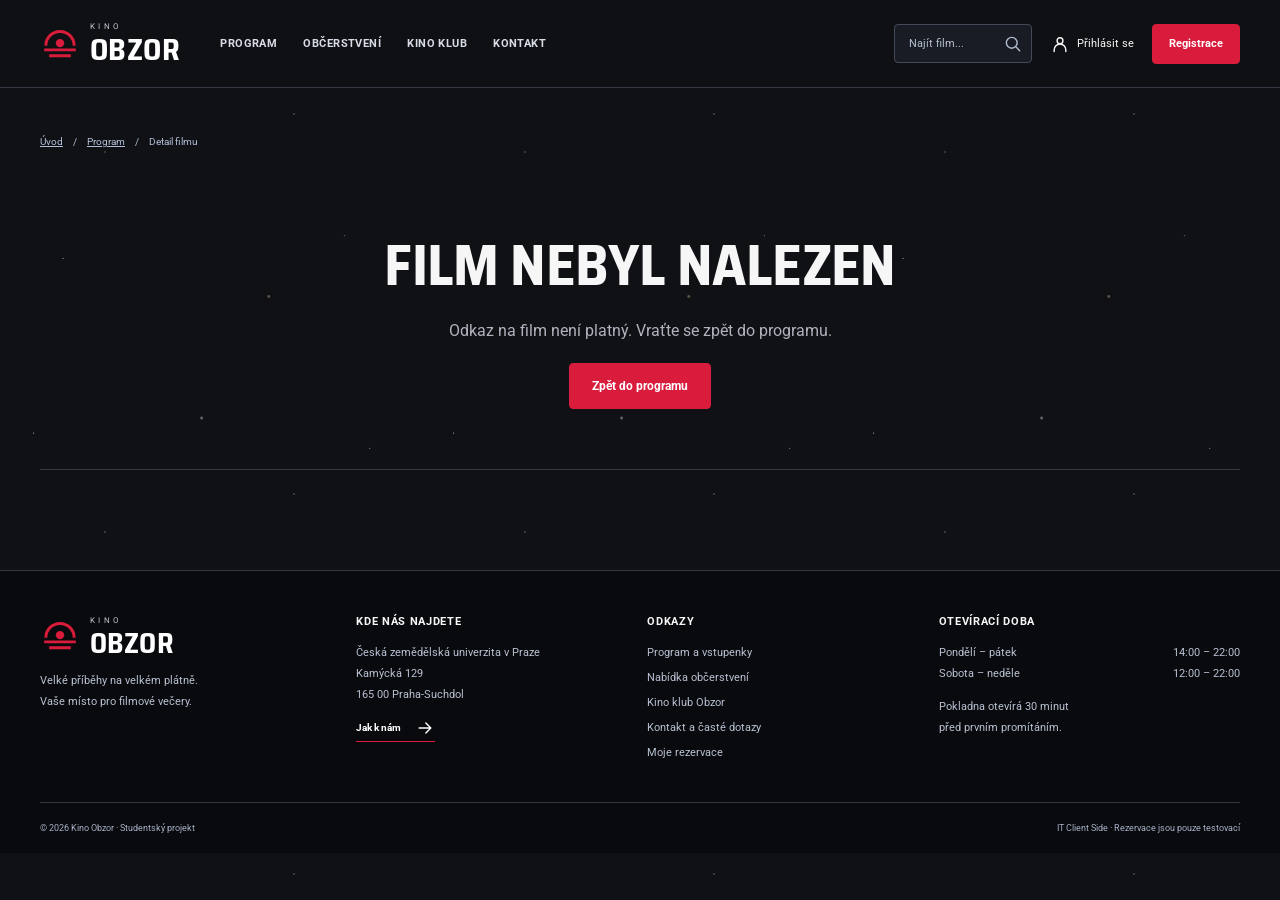
==== commit 2ba05cdb: "Add files via upload" ====
--- a/film.html
+++ b/film.html
@@ -31,7 +31,7 @@
         </nav>
         <div class="header-actions">
           <form class="header-search" action="program.html">
-            <input id="header-query" name="q" placeholder="Najít film..." maxlength="80">
+            <input id="header-query" name="q" placeholder="Najít film..." aria-label="Najít film" maxlength="80">
             <button type="submit" aria-label="Hledat">
               <svg class="icon" viewBox="0 0 24 24">
                 <circle cx="10.5" cy="10.5" r="6.5"></circle>
--- a/css/style.css
+++ b/css/style.css
@@ -415,7 +415,7 @@
   border: 1px solid #424958;
   background: var(--card-bg);
   border-radius: 4px;
-  padding: 4px 8px;
+  padding: 4px 4px 4px 8px;
 }
 
 .header-search input {
@@ -435,7 +435,11 @@
   border: 0;
   background: transparent;
   padding: 0;
-  display: flex;
+  width: 28px;
+  height: 28px;
+  display: flex;
+  align-items: center;
+  justify-content: center;
   color: #b4bdce;
 }
 
@@ -2494,7 +2498,7 @@
     gap: 10px;
   }
   .hero-dots button {
-    width: 23px;
+    width: 24px;
   }
   .hero-credit {
     font-size: 8px;
